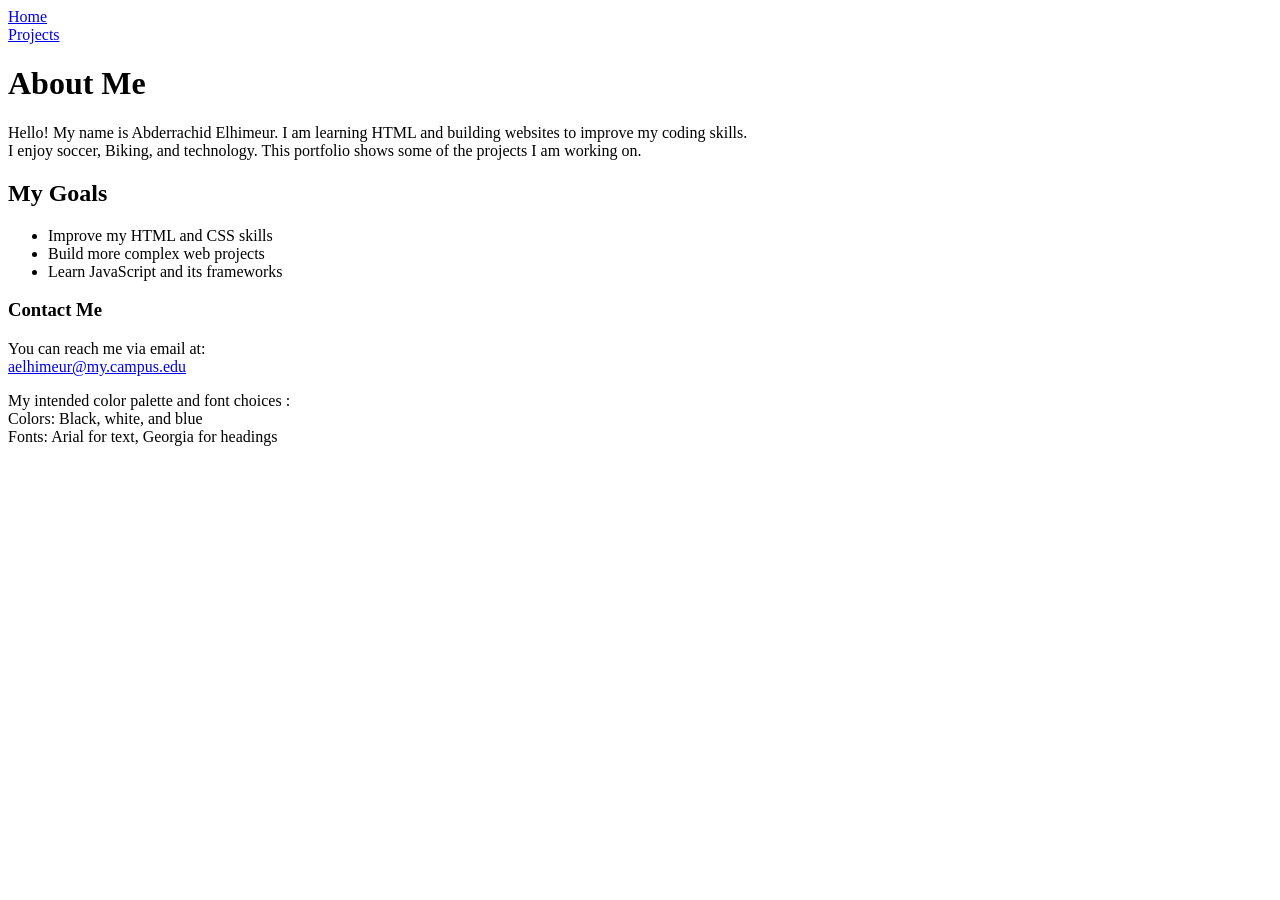
==== about.html @ 10191259 "Add initial project.html file with navigation and project list" ====
<!DOCTYPE html>
<html lang="en">
    <head>
        <title>About</title>
    </head>
            <nav>
            <a href="index.html">Home</a>
            <br>
            <a href="project.html">Projects</a>
        </nav>
    <body>
        <h1>About Me</h1>
        <p>
           Hello! My name is Abderrachid Elhimeur. I am learning HTML and building websites to improve my coding skills.<br>
            I enjoy soccer, Biking, and technology. This portfolio shows some of the projects I am working on.
        </p>
        <h2>My Goals</h2>
        <ul>
            <li>Improve my HTML and CSS skills</li>
            <li>Build more complex web projects</li>
            <li>Learn JavaScript and its frameworks</li>
        </ul>
        <h3>Contact Me</h3>
        <p>
            You can reach me via email at: <a href="mailto:aelhimeur@my.campus.edu"> <br>
                aelhimeur@my.campus.edu</a>
                <footer>
  <p>
    My intended color palette and font choices : <br>
    Colors: Black, white, and blue<br>
Fonts: Arial for text, Georgia for headings
  </p>
</footer>
    </body>
</html>
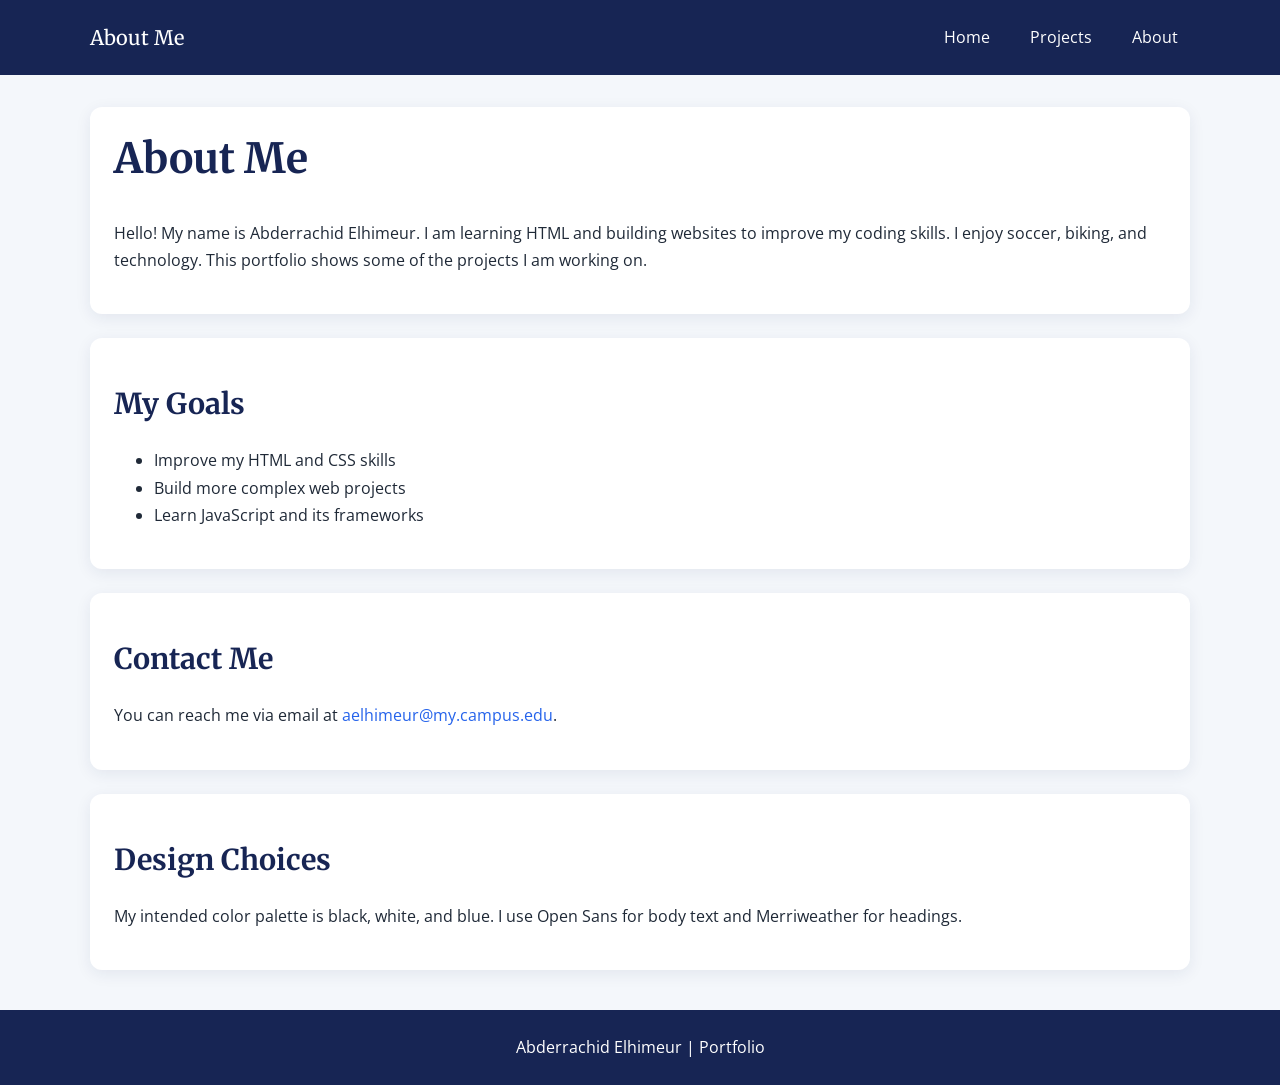
==== commit 0fc31ae6: "Apply responsive styling to about.html" ====
--- a/about.html
+++ b/about.html
@@ -1,35 +1,50 @@
 <!DOCTYPE html>
 <html lang="en">
-    <head>
-        <title>About</title>
-    </head>
-            <nav>
-            <a href="index.html">Home</a>
-            <br>
-            <a href="project.html">Projects</a>
-        </nav>
-    <body>
-        <h1>About Me</h1>
-        <p>
-           Hello! My name is Abderrachid Elhimeur. I am learning HTML and building websites to improve my coding skills.<br>
-            I enjoy soccer, Biking, and technology. This portfolio shows some of the projects I am working on.
-        </p>
-        <h2>My Goals</h2>
-        <ul>
-            <li>Improve my HTML and CSS skills</li>
-            <li>Build more complex web projects</li>
-            <li>Learn JavaScript and its frameworks</li>
-        </ul>
-        <h3>Contact Me</h3>
-        <p>
-            You can reach me via email at: <a href="mailto:aelhimeur@my.campus.edu"> <br>
-                aelhimeur@my.campus.edu</a>
-                <footer>
-  <p>
-    My intended color palette and font choices : <br>
-    Colors: Black, white, and blue<br>
-Fonts: Arial for text, Georgia for headings
-  </p>
-</footer>
-    </body>
+<head>
+  <meta charset="UTF-8">
+  <meta name="viewport" content="width=device-width, initial-scale=1.0">
+  <meta name="description" content="Learn more about Abderrachid Elhimeur.">
+  <title>About | Abderrachid Elhimeur</title>
+  <link rel="preconnect" href="https://fonts.googleapis.com">
+  <link rel="preconnect" href="https://fonts.gstatic.com" crossorigin>
+  <link href="https://fonts.googleapis.com/css2?family=Merriweather:wght@400;700&family=Open+Sans:wght@400;600;700&display=swap" rel="stylesheet">
+  <link rel="stylesheet" href="style.css">
+</head>
+<body>
+  <header class="site-header">
+    <nav class="navbar" aria-label="Main navigation">
+      <p class="site-name">About Me</p>
+      <div class="nav-links">
+        <a href="index.html">Home</a>
+        <a href="project.html">Projects</a>
+        <a href="about.html">About</a>
+      </div>
+    </nav>
+  </header>
+  <main>
+    <section class="card">
+      <h1>About Me</h1>
+      <p>Hello! My name is Abderrachid Elhimeur. I am learning HTML and building websites to improve my coding skills. I enjoy soccer, biking, and technology. This portfolio shows some of the projects I am working on.</p>
+    </section>
+    <section class="card">
+      <h2>My Goals</h2>
+      <ul>
+        <li>Improve my HTML and CSS skills</li>
+        <li>Build more complex web projects</li>
+        <li>Learn JavaScript and its frameworks</li>
+      </ul>
+    </section>
+    <section class="card">
+      <h2>Contact Me</h2>
+      <p>You can reach me via email at <a href="mailto:aelhimeur@my.campus.edu">aelhimeur@my.campus.edu</a>.</p>
+    </section>
+    <section class="card">
+      <h2>Design Choices</h2>
+      <p>My intended color palette is black, white, and blue. I use Open Sans for body text and Merriweather for headings.</p>
+    </section>
+  </main>
+  <footer class="site-footer">
+    <p>Abderrachid Elhimeur | Portfolio</p>
+  </footer>
+</body>
 </html>
--- a/style.css
+++ b/style.css
@@ -0,0 +1,237 @@
+/* Shared styles for the Project Milestone website */
+/* Color palette: navy, blue, white, and light gray. */
+
+:root {
+  --color-blue: #2563eb;
+  --color-navy: #172554;
+  --color-text: #1f2937;
+  --color-muted: #64748b;
+  --color-background: #f4f7fb;
+  --color-white: #ffffff;
+  --space-1: 8px;
+  --space-2: 16px;
+  --space-3: 24px;
+  --space-4: 32px;
+  --space-5: 40px;
+  --content-width: 1100px;
+}
+
+* {
+  box-sizing: border-box;
+}
+
+html {
+  width: 100%;
+  scroll-behavior: smooth;
+}
+
+body {
+  margin: 0;
+  padding: 0;
+  width: 100%;
+  min-width: 0;
+  font-family: "Open Sans", Arial, sans-serif;
+  font-size: 16px;
+  line-height: 1.7;
+  color: var(--color-text);
+  background: var(--color-background);
+}
+
+img {
+  display: block;
+  max-width: 100%;
+  height: auto;
+  border-radius: 12px;
+}
+
+a {
+  color: var(--color-blue);
+  text-decoration: none;
+}
+
+a:hover,
+a:focus {
+  text-decoration: underline;
+}
+
+.site-header {
+  background: var(--color-navy);
+  color: var(--color-white);
+  padding: var(--space-2);
+}
+
+.navbar {
+  max-width: var(--content-width);
+  margin: 0 auto;
+  display: flex;
+  flex-wrap: wrap;
+  align-items: center;
+  justify-content: space-between;
+  gap: var(--space-2);
+}
+
+.site-name {
+  margin: 0;
+  color: var(--color-white);
+  font-family: "Merriweather", Georgia, serif;
+  font-size: 1.25rem;
+}
+
+.nav-links {
+  display: flex;
+  flex-wrap: wrap;
+  align-items: center;
+  gap: var(--space-2);
+}
+
+.nav-links a {
+  display: inline-block;
+  color: var(--color-white);
+  padding: 8px 12px;
+  border-radius: 6px;
+}
+
+.nav-links a:hover,
+.nav-links a:focus {
+  background: var(--color-blue);
+  text-decoration: none;
+}
+
+main {
+  width: min(100% - 32px, var(--content-width));
+  margin: var(--space-4) auto;
+}
+
+h1,
+h2,
+h3 {
+  font-family: "Merriweather", Georgia, serif;
+  line-height: 1.3;
+  color: var(--color-navy);
+}
+
+h1 {
+  font-size: clamp(1.8rem, 5vw, 2.6rem);
+  margin-top: 0;
+}
+
+h2 {
+  font-size: clamp(1.35rem, 4vw, 1.8rem);
+  margin-top: var(--space-3);
+}
+
+h3 {
+  font-size: 1.2rem;
+}
+
+p,
+li {
+  overflow-wrap: anywhere;
+}
+
+.card {
+  background: var(--color-white);
+  padding: var(--space-3);
+  margin-bottom: var(--space-3);
+  border-radius: 12px;
+  box-shadow: 0 4px 16px rgba(23, 37, 84, 0.08);
+}
+
+.card-grid {
+  display: grid;
+  grid-template-columns: repeat(2, minmax(0, 1fr));
+  gap: var(--space-3);
+}
+
+.button-link {
+  display: inline-block;
+  background: var(--color-blue);
+  color: var(--color-white);
+  padding: 8px 16px;
+  border-radius: 7px;
+  margin-top: var(--space-1);
+}
+
+.button-link:hover,
+.button-link:focus {
+  background: var(--color-navy);
+  color: var(--color-white);
+  text-decoration: none;
+}
+
+.feature-image {
+  width: 100%;
+  max-width: 520px;
+  margin: var(--space-2) auto;
+  object-fit: cover;
+}
+
+#skills {
+  border-left: 4px solid var(--color-blue);
+}
+
+.site-footer {
+  background: var(--color-navy);
+  color: var(--color-white);
+  text-align: center;
+  padding: var(--space-3) 16px;
+  margin-top: var(--space-5);
+}
+
+.site-footer p {
+  max-width: var(--content-width);
+  margin: 0 auto;
+}
+
+.site-footer strong {
+  color: var(--color-white);
+}
+
+/* Tablet layout */
+@media (max-width: 768px) {
+  main {
+    margin: var(--space-3) auto;
+  }
+
+  .card-grid {
+    grid-template-columns: 1fr;
+  }
+
+  .navbar {
+    flex-direction: column;
+    align-items: flex-start;
+  }
+}
+
+/* Small mobile layout */
+@media (max-width: 480px) {
+  body {
+    font-size: 15px;
+  }
+
+  .site-header {
+    padding: 12px;
+  }
+
+  .nav-links {
+    width: 100%;
+    gap: 4px;
+  }
+
+  .nav-links a {
+    padding: 8px;
+  }
+
+  main {
+    width: calc(100% - 24px);
+    margin: 24px auto;
+  }
+
+  .card {
+    padding: 16px;
+  }
+
+  .site-footer {
+    padding: 24px 12px;
+  }
+}
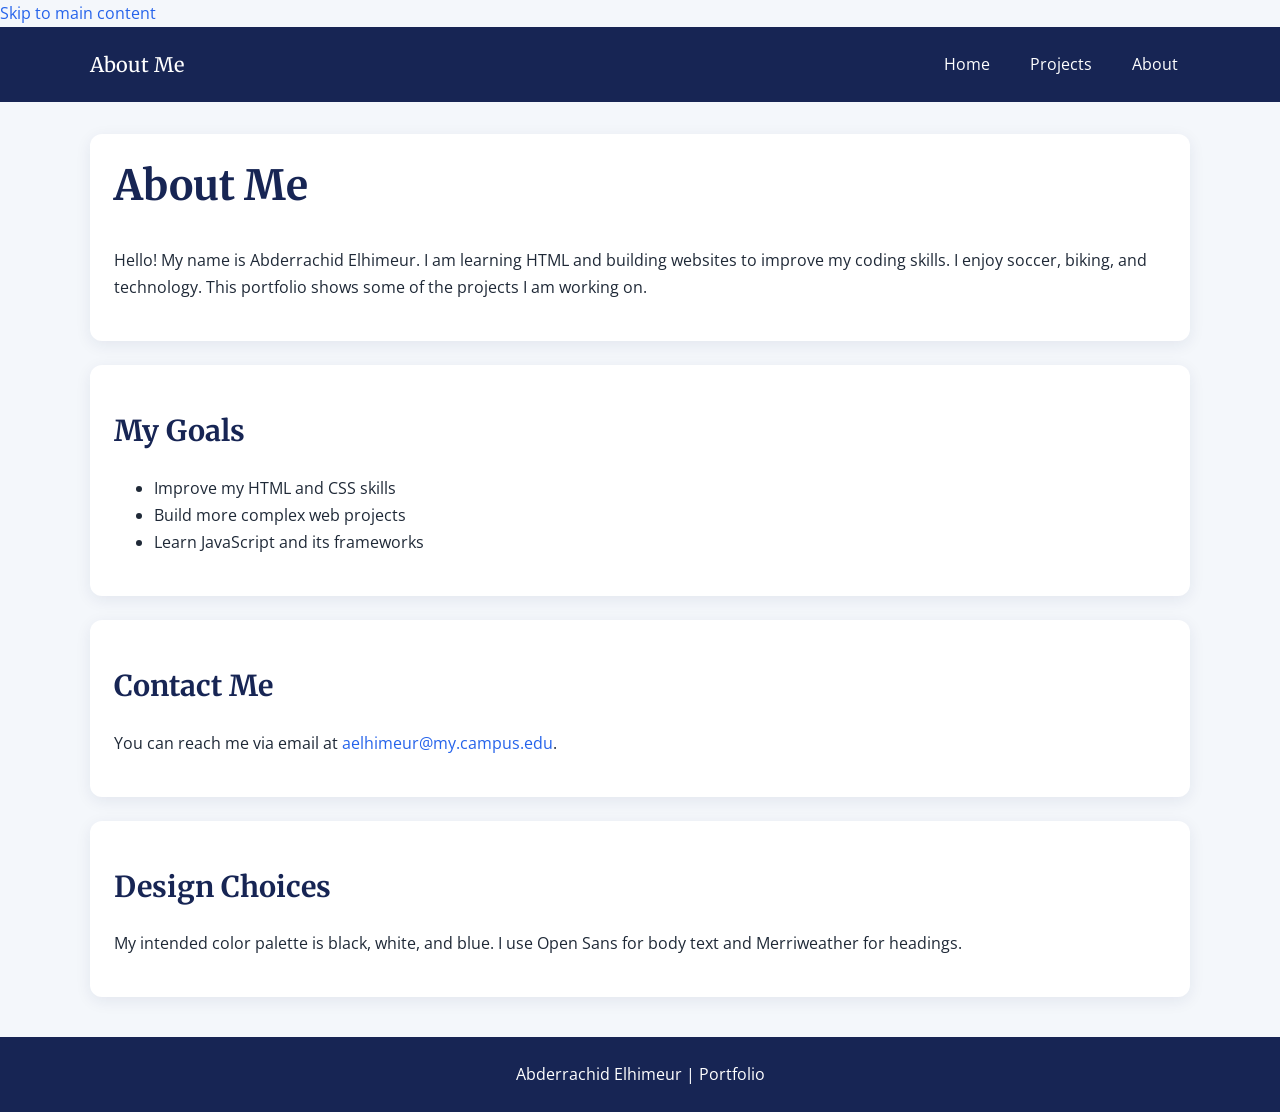
==== commit 86bbf968: "Improve keyboard navigation and page landmarks" ====
--- a/about.html
+++ b/about.html
@@ -11,17 +11,18 @@
   <link rel="stylesheet" href="style.css">
 </head>
 <body>
+  <a class="skip-link" href="#main-content">Skip to main content</a>
   <header class="site-header">
     <nav class="navbar" aria-label="Main navigation">
       <p class="site-name">About Me</p>
       <div class="nav-links">
         <a href="index.html">Home</a>
         <a href="project.html">Projects</a>
-        <a href="about.html">About</a>
+        <a href="about.html" aria-current="page">About</a>
       </div>
     </nav>
   </header>
-  <main>
+  <main id="main-content">
     <section class="card">
       <h1>About Me</h1>
       <p>Hello! My name is Abderrachid Elhimeur. I am learning HTML and building websites to improve my coding skills. I enjoy soccer, biking, and technology. This portfolio shows some of the projects I am working on.</p>
--- a/style.css
+++ b/style.css
@@ -1,6 +1,3 @@
-/* Shared styles for the Project Milestone website */
-/* Color palette: navy, blue, white, and light gray. */
-
 :root {
   --color-blue: #2563eb;
   --color-navy: #172554;
@@ -166,6 +163,15 @@
   object-fit: cover;
 }
 
+.recipe-photo {
+  display: block;
+  width: 100%;
+  max-width: 620px;
+  height: auto;
+  margin: var(--space-3) auto;
+  border-radius: 12px;
+}
+
 #skills {
   border-left: 4px solid var(--color-blue);
 }
@@ -203,7 +209,7 @@
   }
 }
 
-/* Small mobile layout */
+/* Phone layout */
 @media (max-width: 480px) {
   body {
     font-size: 15px;
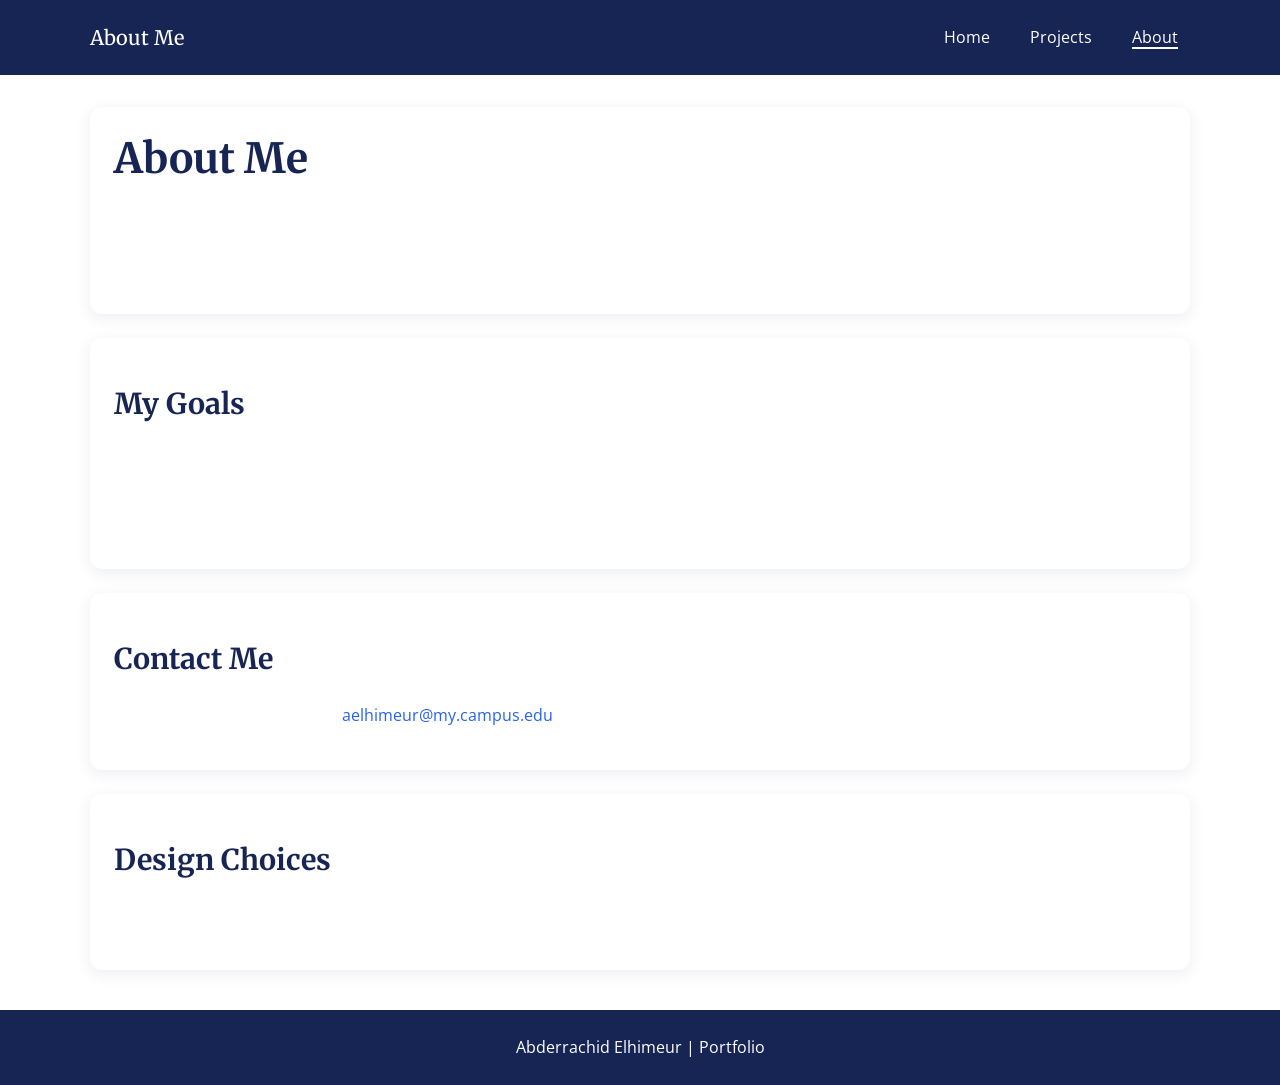
==== commit edc2301a: "Fix HTML syntax in about.html" ====
--- a/about.html
+++ b/about.html
@@ -1,5 +1,5 @@
 <!DOCTYPE html>
-<html lang="en">
+
 <head>
   <meta charset="UTF-8">
   <meta name="viewport" content="width=device-width, initial-scale=1.0">
--- a/style.css
+++ b/style.css
@@ -30,8 +30,8 @@
   font-family: "Open Sans", Arial, sans-serif;
   font-size: 16px;
   line-height: 1.7;
-  color: var(--color-text);
-  background: var(--color-background);
+  color: white;
+  background: white;
 }
 
 img {
@@ -241,3 +241,30 @@
     padding: 24px 12px;
   }
 }
+
+/* Accessibility: allow keyboard users to skip repetitive navigation. */
+.skip-link {
+  position: absolute;
+  left: 16px;
+  top: -100px;
+  z-index: 1000;
+  background: var(--color-white);
+  color: var(--color-navy);
+  padding: 12px 16px;
+  border: 2px solid var(--color-navy);
+  border-radius: 6px;
+}
+.skip-link:focus {
+  top: 12px;
+}
+
+/* Accessibility: a visible indicator for keyboard focus. */
+a:focus-visible {
+  outline: 3px solid #f59e0b;
+  outline-offset: 3px;
+}
+.nav-links a[aria-current="page"] {
+  text-decoration: underline;
+  text-decoration-thickness: 2px;
+  text-underline-offset: 4px;
+}
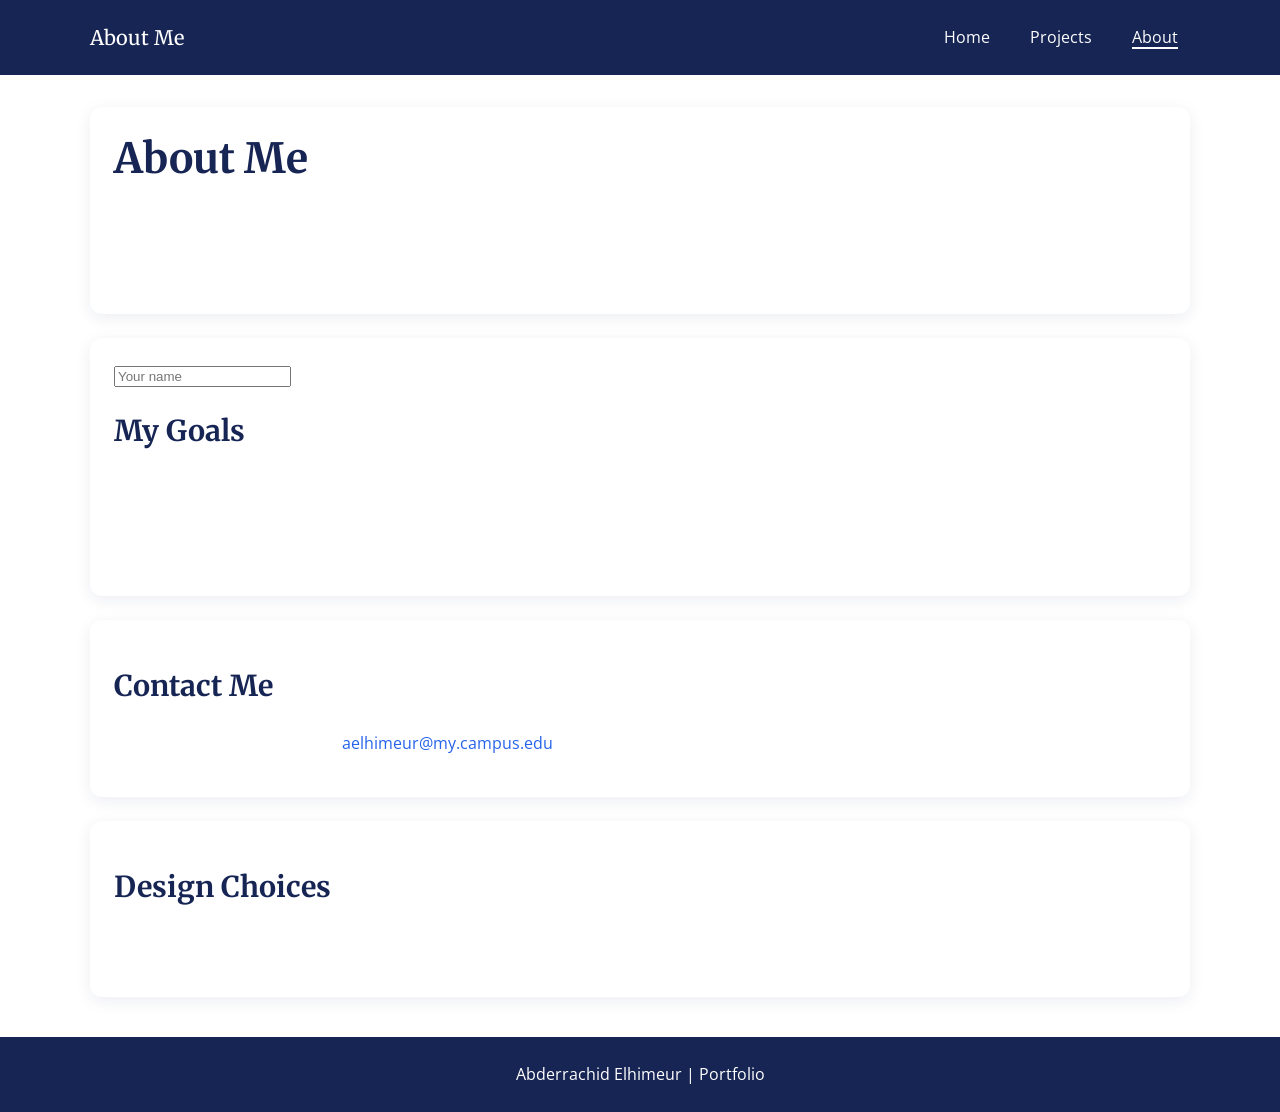
==== commit ba898f79: "Add input field for user name in about.html" ====
--- a/about.html
+++ b/about.html
@@ -1,5 +1,5 @@
 <!DOCTYPE html>
-
+<html>
 <head>
   <meta charset="UTF-8">
   <meta name="viewport" content="width=device-width, initial-scale=1.0">
@@ -28,6 +28,7 @@
       <p>Hello! My name is Abderrachid Elhimeur. I am learning HTML and building websites to improve my coding skills. I enjoy soccer, biking, and technology. This portfolio shows some of the projects I am working on.</p>
     </section>
     <section class="card">
+       <input type="text" placeholder="Your name">
       <h2>My Goals</h2>
       <ul>
         <li>Improve my HTML and CSS skills</li>
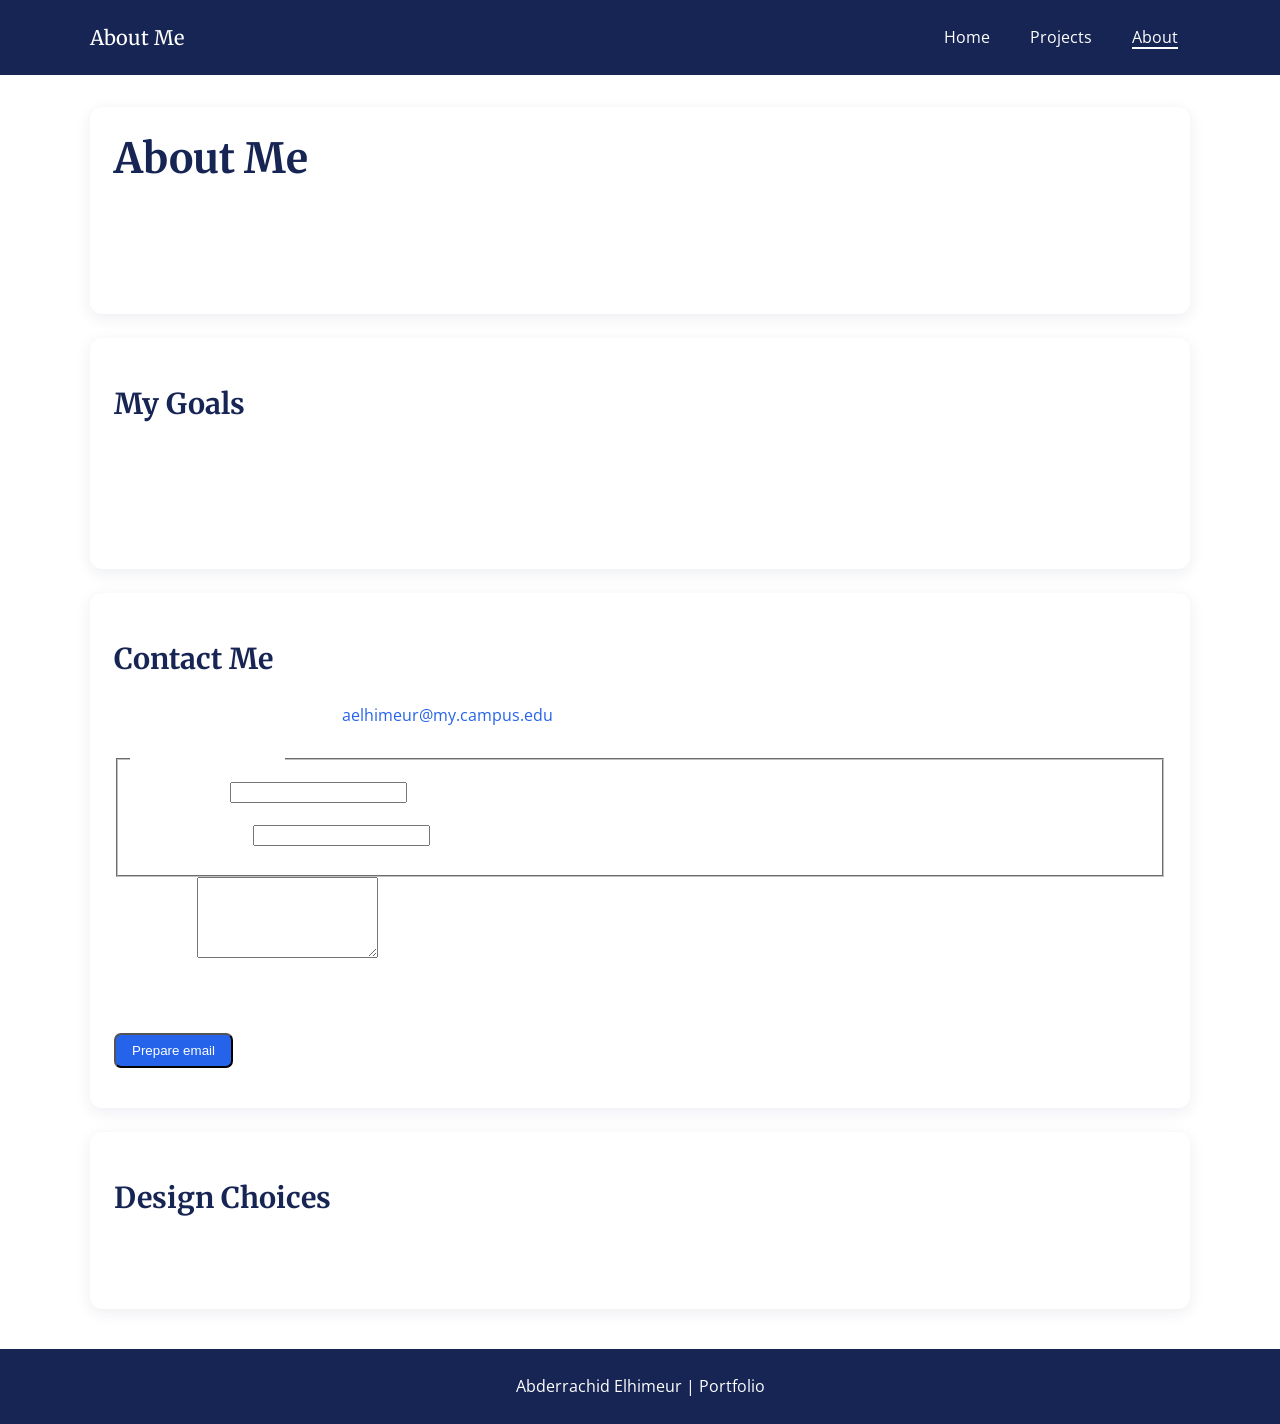
==== commit 9953d69c: "Improve accessibility and visual design: about.html" ====
--- a/about.html
+++ b/about.html
@@ -1,5 +1,5 @@
 <!DOCTYPE html>
-<html>
+<html lang="en">
 <head>
   <meta charset="UTF-8">
   <meta name="viewport" content="width=device-width, initial-scale=1.0">
@@ -28,7 +28,6 @@
       <p>Hello! My name is Abderrachid Elhimeur. I am learning HTML and building websites to improve my coding skills. I enjoy soccer, biking, and technology. This portfolio shows some of the projects I am working on.</p>
     </section>
     <section class="card">
-       <input type="text" placeholder="Your name">
       <h2>My Goals</h2>
       <ul>
         <li>Improve my HTML and CSS skills</li>
@@ -38,7 +37,30 @@
     </section>
     <section class="card">
       <h2>Contact Me</h2>
-      <p>You can reach me via email at <a href="mailto:aelhimeur@my.campus.edu">aelhimeur@my.campus.edu</a>.</p>
+      <p>You can reach me via email at <a href="mailto:aelhimeur@my.campus.edu">aelhimeur@my.campus.edu</a>, or use the form below to prepare an email in your email app.</p>
+      <form id="contact-form" novalidate>
+        <fieldset>
+          <legend>Your contact details</legend>
+          <div class="form-field">
+            <label for="contact-name">Your name <span aria-hidden="true">*</span></label>
+            <input id="contact-name" name="name" type="text" autocomplete="name" required aria-describedby="name-error">
+            <p id="name-error" class="form-error" aria-live="polite"></p>
+          </div>
+          <div class="form-field">
+            <label for="contact-email">Email address <span aria-hidden="true">*</span></label>
+            <input id="contact-email" name="email" type="email" autocomplete="email" required aria-describedby="email-error">
+            <p id="email-error" class="form-error" aria-live="polite"></p>
+          </div>
+        </fieldset>
+        <div class="form-field">
+          <label for="contact-message">Message <span aria-hidden="true">*</span></label>
+          <textarea id="contact-message" name="message" rows="5" required aria-describedby="message-error"></textarea>
+          <p id="message-error" class="form-error" aria-live="polite"></p>
+        </div>
+        <p class="form-hint">All fields are required. Submitting opens your email application; the website does not store or send messages directly.</p>
+        <button class="button-link" type="submit">Prepare email</button>
+        <p id="form-status" role="status" aria-live="polite"></p>
+      </form>
     </section>
     <section class="card">
       <h2>Design Choices</h2>
@@ -48,5 +70,46 @@
   <footer class="site-footer">
     <p>Abderrachid Elhimeur | Portfolio</p>
   </footer>
+  <script>
+    // Validate each field and connect errors to its input for screen readers.
+    const contactForm = document.getElementById('contact-form');
+    const fields = [
+      { input: document.getElementById('contact-name'), error: document.getElementById('name-error'), message: 'Please enter your name.' },
+      { input: document.getElementById('contact-email'), error: document.getElementById('email-error'), message: 'Please enter a valid email address.' },
+      { input: document.getElementById('contact-message'), error: document.getElementById('message-error'), message: 'Please enter a message.' }
+    ];
+    function checkField(field) {
+      const input = field.input;
+      const valid = input.value.trim() !== '' && (input.type !== 'email' || input.validity.valid);
+      field.error.textContent = valid ? '' : field.message;
+      if (valid) {
+        input.removeAttribute('aria-invalid');
+      } else {
+        input.setAttribute('aria-invalid', 'true');
+      }
+      return valid;
+    }
+    fields.forEach(field => field.input.addEventListener('input', () => {
+      if (field.input.hasAttribute('aria-invalid')) checkField(field);
+    }));
+    contactForm.addEventListener('submit', event => {
+      event.preventDefault();
+      const results = fields.map(checkField);
+      const firstInvalid = results.indexOf(false);
+      const status = document.getElementById('form-status');
+      if (firstInvalid !== -1) {
+        status.textContent = 'Please correct the highlighted fields before continuing.';
+        fields[firstInvalid].input.focus();
+        return;
+      }
+      const name = fields[0].input.value.trim();
+      const email = fields[1].input.value.trim();
+      const message = fields[2].input.value.trim();
+      const subject = encodeURIComponent('Portfolio contact from ' + name);
+      const body = encodeURIComponent('Name: ' + name + '\\nEmail: ' + email + '\\n\\n' + message);
+      status.textContent = 'Opening your email application to send your message.';
+      window.location.href = 'mailto:aelhimeur@my.campus.edu?subject=' + subject + '&body=' + body;
+    });
+  </script>
 </body>
 </html>
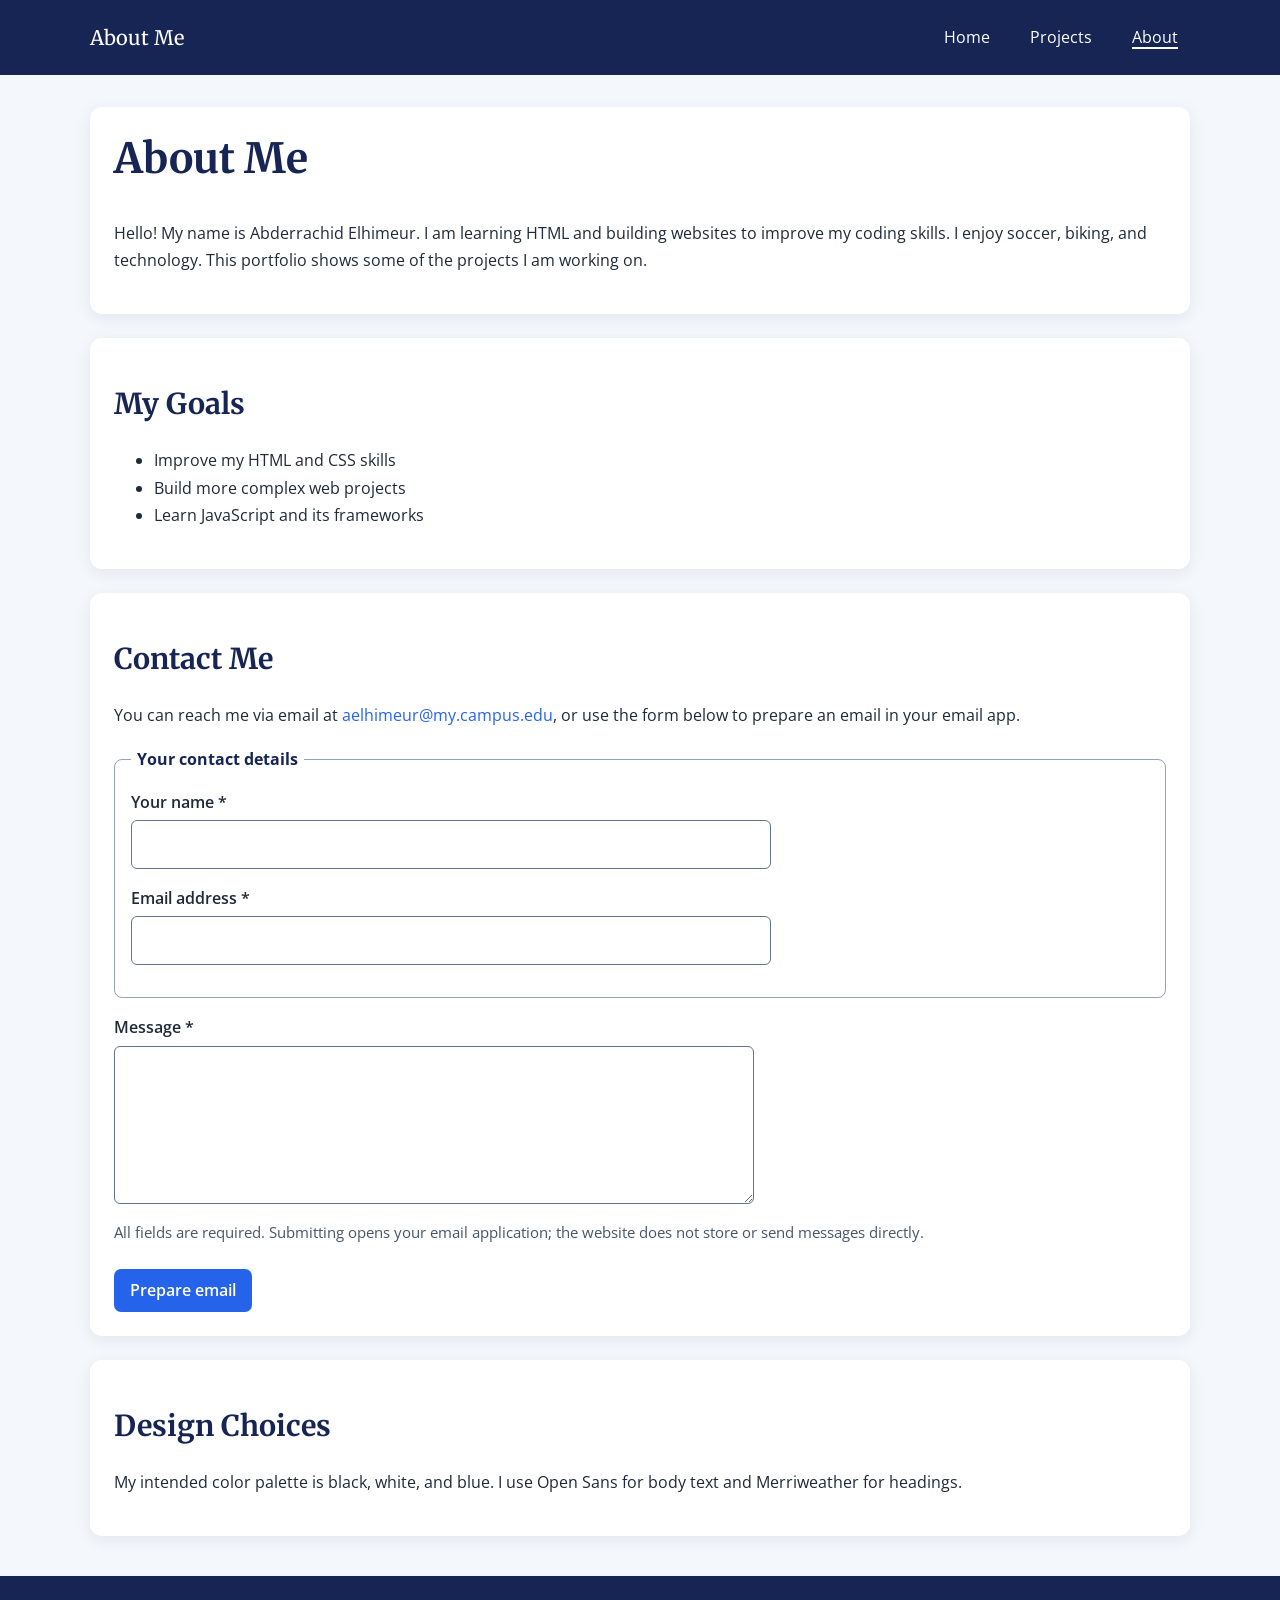
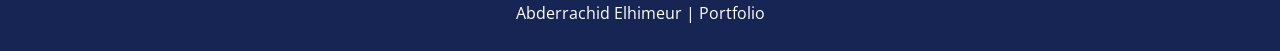
==== commit a1b08252: "Correct newline encoding in contact email body" ====
--- a/about.html
+++ b/about.html
@@ -106,7 +106,7 @@
       const email = fields[1].input.value.trim();
       const message = fields[2].input.value.trim();
       const subject = encodeURIComponent('Portfolio contact from ' + name);
-      const body = encodeURIComponent('Name: ' + name + '\\nEmail: ' + email + '\\n\\n' + message);
+      const body = encodeURIComponent('Name: ' + name + '\nEmail: ' + email + '\n\n' + message);
       status.textContent = 'Opening your email application to send your message.';
       window.location.href = 'mailto:aelhimeur@my.campus.edu?subject=' + subject + '&body=' + body;
     });
--- a/style.css
+++ b/style.css
@@ -2,7 +2,7 @@
   --color-blue: #2563eb;
   --color-navy: #172554;
   --color-text: #1f2937;
-  --color-muted: #64748b;
+  --color-muted: #475569;
   --color-background: #f4f7fb;
   --color-white: #ffffff;
   --space-1: 8px;
@@ -30,8 +30,8 @@
   font-family: "Open Sans", Arial, sans-serif;
   font-size: 16px;
   line-height: 1.7;
-  color: white;
-  background: white;
+  color: var(--color-text);
+  background: var(--color-background);
 }
 
 img {
@@ -268,3 +268,53 @@
   text-decoration-thickness: 2px;
   text-underline-offset: 4px;
 }
+
+/* Gestalt: proximity groups related projects and form controls. */
+.card-grid article {
+  padding: var(--space-2);
+  border: 1px solid #cbd5e1;
+  border-radius: 10px;
+  background: var(--color-white);
+}
+.card-grid article h2,
+.card-grid article h3 { margin-top: 0; }
+.card-grid article p { margin-bottom: var(--space-1); }
+
+/* Gestalt: similarity uses the same blue buttons and nav treatments on every page. */
+button.button-link {
+  border: 0;
+  font: inherit;
+  font-weight: 600;
+  cursor: pointer;
+}
+button.button-link:focus-visible,
+input:focus-visible,
+textarea:focus-visible {
+  outline: 3px solid #b45309;
+  outline-offset: 3px;
+}
+fieldset {
+  border: 1px solid #94a3b8;
+  border-radius: 8px;
+  padding: var(--space-2);
+  margin: 0 0 var(--space-2);
+}
+legend { color: var(--color-navy); font-weight: 700; padding: 0 6px; }
+.form-field { margin: 0 0 var(--space-2); }
+.form-field label { display: block; font-weight: 600; margin-bottom: 4px; }
+.form-field input,
+.form-field textarea {
+  display: block;
+  width: 100%;
+  max-width: 640px;
+  padding: 10px 12px;
+  border: 1px solid #64748b;
+  border-radius: 6px;
+  background: var(--color-white);
+  color: var(--color-text);
+  font: inherit;
+}
+.form-field [aria-invalid="true"] { border: 2px solid #b91c1c; }
+.form-error { color: #b91c1c; font-size: 0.95rem; margin: 4px 0 0; }
+.form-error:empty, #form-status:empty { display: none; }
+.form-hint { color: var(--color-muted); font-size: 0.95rem; }
